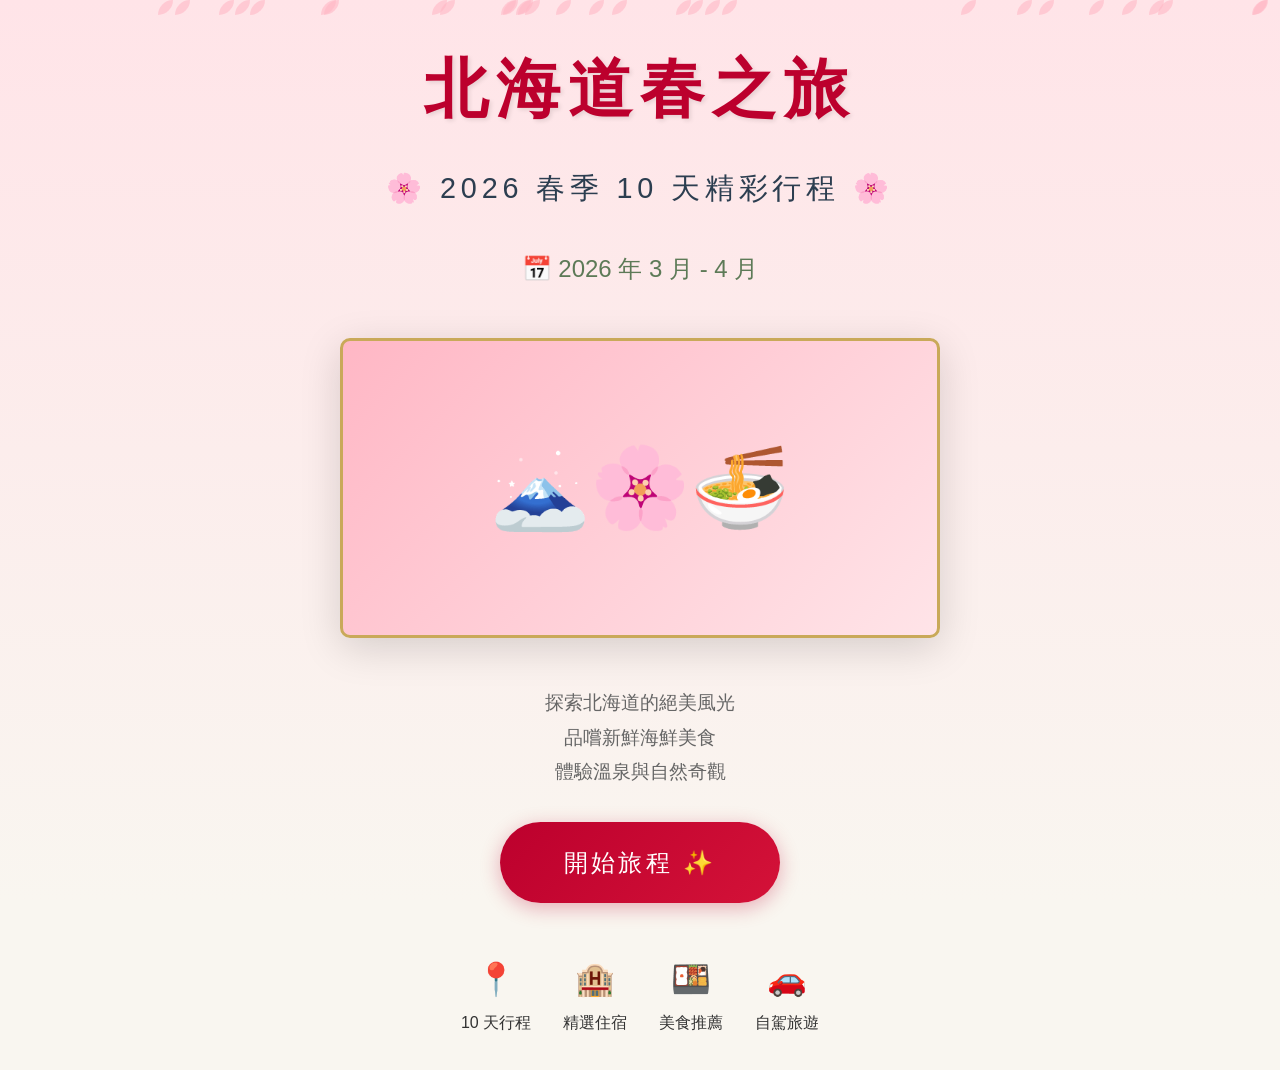
==== index.html @ 98925bf5 "Initial commit: 北海道春之旅 2026 旅遊網站" ====
<!DOCTYPE html>
<html lang="zh-TW">
<head>
  <meta charset="UTF-8">
  <meta name="viewport" content="width=device-width, initial-scale=1.0">
  <title>北海道春之旅 2026 | 10 天精彩行程</title>
  <link rel="stylesheet" href="css/style.css">
</head>
<body>
  <div class="sakura-bg" id="sakuraBg"></div>
  
  <div class="cover-page">
    <h1 class="cover-title">北海道春之旅</h1>
    <p class="cover-subtitle">🌸 2026 春季 10 天精彩行程 🌸</p>
    <p class="cover-date">📅 2026 年 3 月 - 4 月</p>
    
    <div class="cover-image" style="background: linear-gradient(135deg, #ffb7c5, #ffe4e8); height: 300px; display: flex; align-items: center; justify-content: center; font-size: 5rem;">
      🗻🌸🍜
    </div>
    
    <p style="font-size: 1.2rem; color: #666; margin-bottom: 2rem; max-width: 600px;">
      探索北海道的絕美風光<br>
      品嚐新鮮海鮮美食<br>
      體驗溫泉與自然奇觀
    </p>
    
    <a href="directory.html" class="enter-btn">開始旅程 ✨</a>
    
    <div style="margin-top: 3rem; display: flex; gap: 2rem; flex-wrap: wrap; justify-content: center;">
      <div style="text-align: center;">
        <div style="font-size: 2rem;">📍</div>
        <div>10 天行程</div>
      </div>
      <div style="text-align: center;">
        <div style="font-size: 2rem;">🏨</div>
        <div>精選住宿</div>
      </div>
      <div style="text-align: center;">
        <div style="font-size: 2rem;">🍱</div>
        <div>美食推薦</div>
      </div>
      <div style="text-align: center;">
        <div style="font-size: 2rem;">🚗</div>
        <div>自駕旅遊</div>
      </div>
    </div>
  </div>

  <script>
    // 櫻花動畫
    function createSakura() {
      const container = document.getElementById('sakuraBg');
      const petalCount = 30;
      
      for (let i = 0; i < petalCount; i++) {
        const petal = document.createElement('div');
        petal.className = 'sakura-petal';
        petal.style.left = Math.random() * 100 + 'vw';
        petal.style.animationDuration = (Math.random() * 10 + 10) + 's';
        petal.style.animationDelay = (Math.random() * 10) + 's';
        container.appendChild(petal);
      }
    }
    
    createSakura();
  </script>
</body>
</html>
---- css/style.css ----
/* 日式風格旅遊網站 - 北海道春之旅 */
:root {
  --sakura-pink: #ffb7c5;
  --sakura-light: #ffe4e8;
  --japan-red: #bc002d;
  --indigo: #2c3e50;
  --bamboo: #5d7a57;
  --rice-paper: #f9f6f0;
  --charcoal: #333333;
  --gold: #c9a959;
}

* {
  margin: 0;
  padding: 0;
  box-sizing: border-box;
}

body {
  font-family: 'Hiragino Sans', 'Hiragino Kaku Gothic ProN', 'Yu Gothic', sans-serif;
  background: var(--rice-paper);
  color: var(--charcoal);
  line-height: 1.8;
  overflow-x: hidden;
}

/* 櫻花背景動畫 */
.sakura-bg {
  position: fixed;
  top: 0;
  left: 0;
  width: 100%;
  height: 100%;
  pointer-events: none;
  z-index: -1;
  background: linear-gradient(180deg, var(--sakura-light) 0%, var(--rice-paper) 100%);
}

.sakura-petal {
  position: absolute;
  width: 15px;
  height: 15px;
  background: var(--sakura-pink);
  border-radius: 15px 0px;
  opacity: 0.6;
  animation: fall linear infinite;
}

@keyframes fall {
  0% {
    transform: translateY(-10vh) rotate(0deg) translateX(0);
    opacity: 0;
  }
  10% {
    opacity: 0.8;
  }
  90% {
    opacity: 0.8;
  }
  100% {
    transform: translateY(110vh) rotate(720deg) translateX(100px);
    opacity: 0;
  }
}

/* 封面頁面 */
.cover-page {
  min-height: 100vh;
  display: flex;
  flex-direction: column;
  justify-content: center;
  align-items: center;
  text-align: center;
  padding: 2rem;
  position: relative;
}

.cover-title {
  font-size: 4rem;
  color: var(--japan-red);
  margin-bottom: 1rem;
  text-shadow: 2px 2px 4px rgba(0,0,0,0.1);
  letter-spacing: 0.5rem;
}

.cover-subtitle {
  font-size: 1.8rem;
  color: var(--indigo);
  margin-bottom: 2rem;
  letter-spacing: 0.3rem;
}

.cover-date {
  font-size: 1.5rem;
  color: var(--bamboo);
  margin-bottom: 3rem;
}

.cover-image {
  max-width: 600px;
  width: 100%;
  border-radius: 10px;
  box-shadow: 0 10px 40px rgba(0,0,0,0.15);
  margin-bottom: 3rem;
  border: 3px solid var(--gold);
}

.enter-btn {
  background: linear-gradient(135deg, var(--japan-red), #d41238);
  color: white;
  padding: 1.2rem 4rem;
  font-size: 1.5rem;
  border: none;
  border-radius: 50px;
  cursor: pointer;
  transition: all 0.3s ease;
  box-shadow: 0 5px 20px rgba(188, 0, 45, 0.3);
  letter-spacing: 0.2rem;
  text-decoration: none;
  display: inline-block;
}

.enter-btn:hover {
  transform: translateY(-3px);
  box-shadow: 0 8px 30px rgba(188, 0, 45, 0.4);
}

/* 導航欄 */
.nav-bar {
  background: var(--indigo);
  padding: 1rem 2rem;
  position: sticky;
  top: 0;
  z-index: 1000;
  box-shadow: 0 2px 10px rgba(0,0,0,0.1);
}

.nav-container {
  max-width: 1200px;
  margin: 0 auto;
  display: flex;
  justify-content: space-between;
  align-items: center;
}

.nav-logo {
  color: white;
  font-size: 1.5rem;
  font-weight: bold;
  text-decoration: none;
}

.nav-links {
  display: flex;
  gap: 1.5rem;
}

.nav-links a {
  color: white;
  text-decoration: none;
  transition: color 0.3s;
}

.nav-links a:hover {
  color: var(--sakura-pink);
}

/* 目錄頁面 */
.directory-page {
  max-width: 1000px;
  margin: 0 auto;
  padding: 3rem 2rem;
}

.section-title {
  font-size: 2.5rem;
  color: var(--indigo);
  text-align: center;
  margin-bottom: 3rem;
  position: relative;
  padding-bottom: 1rem;
}

.section-title::after {
  content: '🌸';
  position: absolute;
  bottom: -10px;
  left: 50%;
  transform: translateX(-50%);
  font-size: 1.5rem;
}

.directory-grid {
  display: grid;
  grid-template-columns: repeat(auto-fit, minmax(280px, 1fr));
  gap: 2rem;
  margin-bottom: 4rem;
}

.directory-card {
  background: white;
  border-radius: 15px;
  overflow: hidden;
  box-shadow: 0 5px 20px rgba(0,0,0,0.1);
  transition: transform 0.3s ease, box-shadow 0.3s ease;
  cursor: pointer;
  text-decoration: none;
  color: inherit;
  display: block;
}

.directory-card:hover {
  transform: translateY(-5px);
  box-shadow: 0 10px 30px rgba(0,0,0,0.15);
}

.card-image {
  width: 100%;
  height: 200px;
  object-fit: cover;
  background: linear-gradient(135deg, var(--sakura-light), var(--sakura-pink));
  display: flex;
  align-items: center;
  justify-content: center;
  font-size: 4rem;
}

.card-content {
  padding: 1.5rem;
}

.card-title {
  font-size: 1.4rem;
  color: var(--indigo);
  margin-bottom: 0.5rem;
}

.card-desc {
  font-size: 0.95rem;
  color: #666;
}

/* 資訊卡片 */
.info-section {
  background: white;
  border-radius: 15px;
  padding: 2rem;
  margin-bottom: 2rem;
  box-shadow: 0 5px 20px rgba(0,0,0,0.1);
}

.info-title {
  font-size: 1.8rem;
  color: var(--japan-red);
  margin-bottom: 1.5rem;
  border-left: 4px solid var(--japan-red);
  padding-left: 1rem;
}

.info-grid {
  display: grid;
  grid-template-columns: repeat(auto-fit, minmax(250px, 1fr));
  gap: 1.5rem;
}

.info-item {
  background: var(--rice-paper);
  padding: 1.5rem;
  border-radius: 10px;
  border: 1px solid var(--sakura-light);
}

.info-item h4 {
  color: var(--indigo);
  font-size: 1.1rem;
  margin-bottom: 0.5rem;
}

.info-item p {
  color: #666;
  font-size: 0.95rem;
}

/* 行程頁面 */
.day-page {
  max-width: 1000px;
  margin: 0 auto;
  padding: 2rem;
}

.day-header {
  text-align: center;
  margin-bottom: 3rem;
  padding: 2rem;
  background: linear-gradient(135deg, var(--sakura-light), white);
  border-radius: 15px;
  border: 2px solid var(--sakura-pink);
}

.day-number {
  font-size: 3rem;
  color: var(--japan-red);
  font-weight: bold;
}

.day-title {
  font-size: 2rem;
  color: var(--indigo);
  margin-top: 0.5rem;
}

/* 行程表 */
.schedule-table {
  width: 100%;
  border-collapse: collapse;
  background: white;
  border-radius: 10px;
  overflow: hidden;
  box-shadow: 0 5px 20px rgba(0,0,0,0.1);
  margin-bottom: 2rem;
}

.schedule-table th {
  background: var(--indigo);
  color: white;
  padding: 1rem;
  text-align: left;
}

.schedule-table td {
  padding: 1rem;
  border-bottom: 1px solid var(--sakura-light);
}

.schedule-table tr:hover {
  background: var(--sakura-light);
}

.schedule-table .time {
  font-weight: bold;
  color: var(--japan-red);
  width: 120px;
}

.schedule-table .location {
  color: var(--indigo);
}

.schedule-table .cost {
  color: var(--bamboo);
  font-weight: bold;
}

/* 照片牆 */
.photo-gallery {
  display: grid;
  grid-template-columns: repeat(auto-fill, minmax(250px, 1fr));
  gap: 1rem;
  margin: 2rem 0;
}

.photo-item {
  aspect-ratio: 1;
  border-radius: 10px;
  overflow: hidden;
  box-shadow: 0 3px 15px rgba(0,0,0,0.1);
  cursor: pointer;
  transition: transform 0.3s;
  background: linear-gradient(135deg, var(--sakura-light), var(--sakura-pink));
  display: flex;
  align-items: center;
  justify-content: center;
  font-size: 3rem;
}

.photo-item:hover {
  transform: scale(1.05);
}

.photo-item img {
  width: 100%;
  height: 100%;
  object-fit: cover;
}

/* 地圖區塊 */
.map-section {
  margin: 2rem 0;
  border-radius: 15px;
  overflow: hidden;
  box-shadow: 0 5px 20px rgba(0,0,0,0.1);
}

.map-frame {
  width: 100%;
  height: 400px;
  border: none;
}

/* 導航按鈕 */
.nav-buttons {
  display: flex;
  justify-content: space-between;
  margin-top: 3rem;
  padding-top: 2rem;
  border-top: 2px solid var(--sakura-light);
}

.nav-btn {
  padding: 1rem 2rem;
  border-radius: 30px;
  text-decoration: none;
  font-weight: bold;
  transition: all 0.3s;
}

.nav-btn.prev {
  background: var(--rice-paper);
  color: var(--indigo);
  border: 2px solid var(--indigo);
}

.nav-btn.next {
  background: var(--japan-red);
  color: white;
  border: 2px solid var(--japan-red);
}

.nav-btn:hover {
  transform: translateY(-2px);
  box-shadow: 0 5px 15px rgba(0,0,0,0.2);
}

.nav-btn.disabled {
  opacity: 0.5;
  pointer-events: none;
}

/* 注意事項 */
.notice-box {
  background: var(--sakura-light);
  border-left: 4px solid var(--japan-red);
  padding: 1.5rem;
  margin: 1.5rem 0;
  border-radius: 0 10px 10px 0;
}

.notice-box h4 {
  color: var(--japan-red);
  margin-bottom: 0.5rem;
}

.notice-box ul {
  margin-left: 1.5rem;
}

.notice-box li {
  margin-bottom: 0.5rem;
}

/* 頁尾 */
.footer {
  background: var(--indigo);
  color: white;
  text-align: center;
  padding: 2rem;
  margin-top: 3rem;
}

.footer p {
  opacity: 0.8;
}

/* 響應式設計 */
@media (max-width: 768px) {
  .cover-title {
    font-size: 2.5rem;
  }
  
  .cover-subtitle {
    font-size: 1.3rem;
  }
  
  .directory-grid {
    grid-template-columns: 1fr;
  }
  
  .schedule-table {
    font-size: 0.9rem;
  }
  
  .nav-buttons {
    flex-direction: column;
    gap: 1rem;
  }
  
  .nav-btn {
    text-align: center;
  }
}

/* 工具提示 */
.tooltip {
  position: relative;
  display: inline-block;
  cursor: pointer;
}

.tooltip .tooltip-text {
  visibility: hidden;
  width: 200px;
  background-color: var(--indigo);
  color: #fff;
  text-align: center;
  border-radius: 6px;
  padding: 5px;
  position: absolute;
  z-index: 1;
  bottom: 125%;
  left: 50%;
  margin-left: -100px;
  opacity: 0;
  transition: opacity 0.3s;
}

.tooltip:hover .tooltip-text {
  visibility: visible;
  opacity: 1;
}

/* 標籤 */
.tag {
  display: inline-block;
  padding: 0.3rem 0.8rem;
  border-radius: 20px;
  font-size: 0.85rem;
  margin-right: 0.5rem;
  margin-bottom: 0.5rem;
}

.tag-food { background: #ffe4e8; color: #d6336c; }
.tag-hotel { background: #e8f5e9; color: #2e7d32; }
.tag-transport { background: #e3f2fd; color: #1976d2; }
.tag-spot { background: #fff3e0; color: #f57c00; }
.tag-shop { background: #f3e5f5; color: #7b1fa2; }
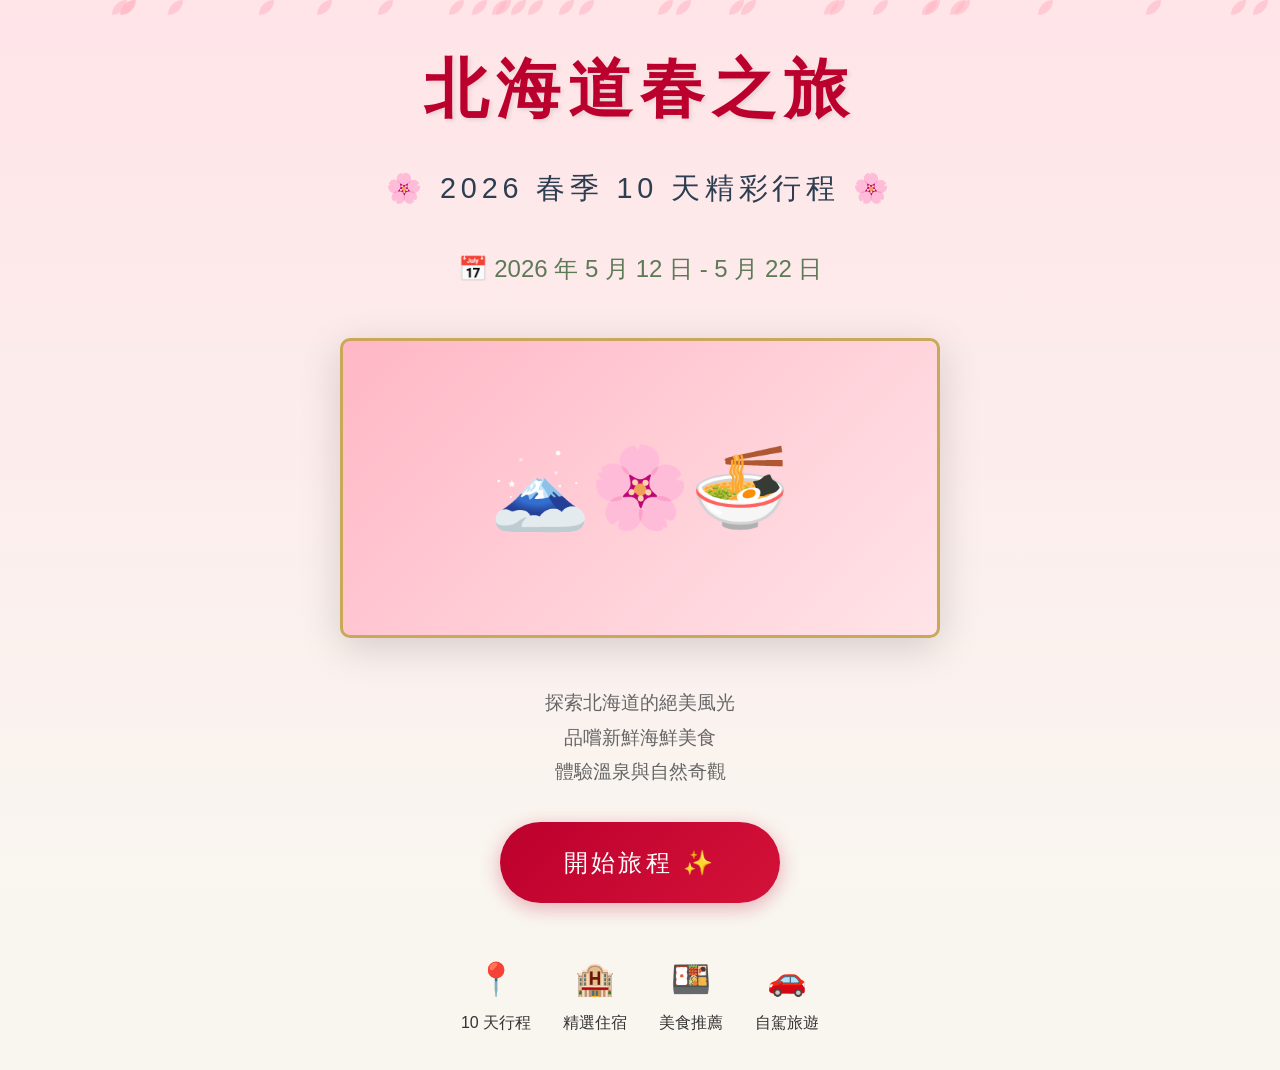
==== commit 578cb115: "Update travel dates to May 12-22, 2026" ====
--- a/index.html
+++ b/index.html
@@ -12,7 +12,7 @@
   <div class="cover-page">
     <h1 class="cover-title">北海道春之旅</h1>
     <p class="cover-subtitle">🌸 2026 春季 10 天精彩行程 🌸</p>
-    <p class="cover-date">📅 2026 年 3 月 - 4 月</p>
+    <p class="cover-date">📅 2026 年 5 月 12 日 - 5 月 22 日</p>
     
     <div class="cover-image" style="background: linear-gradient(135deg, #ffb7c5, #ffe4e8); height: 300px; display: flex; align-items: center; justify-content: center; font-size: 5rem;">
       🗻🌸🍜
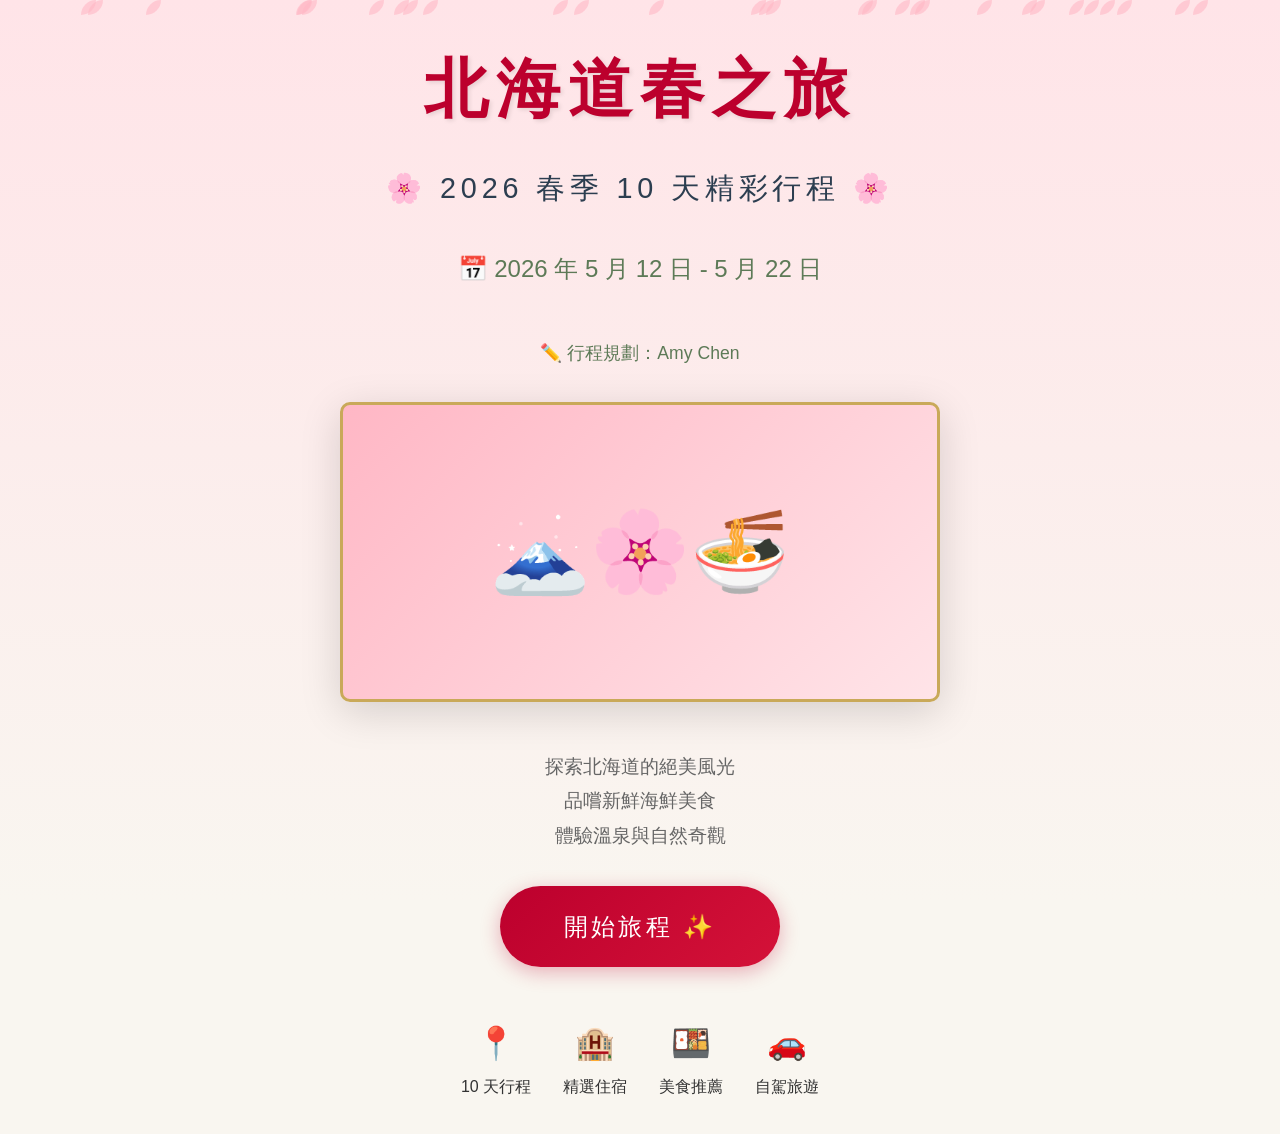
==== commit 44d0ee09: "Add planner credit: Amy Chen" ====
--- a/index.html
+++ b/index.html
@@ -13,6 +13,7 @@
     <h1 class="cover-title">北海道春之旅</h1>
     <p class="cover-subtitle">🌸 2026 春季 10 天精彩行程 🌸</p>
     <p class="cover-date">📅 2026 年 5 月 12 日 - 5 月 22 日</p>
+    <p style="font-size: 1.1rem; color: var(--bamboo); margin-bottom: 2rem;">✏️ 行程規劃：Amy Chen</p>
     
     <div class="cover-image" style="background: linear-gradient(135deg, #ffb7c5, #ffe4e8); height: 300px; display: flex; align-items: center; justify-content: center; font-size: 5rem;">
       🗻🌸🍜
